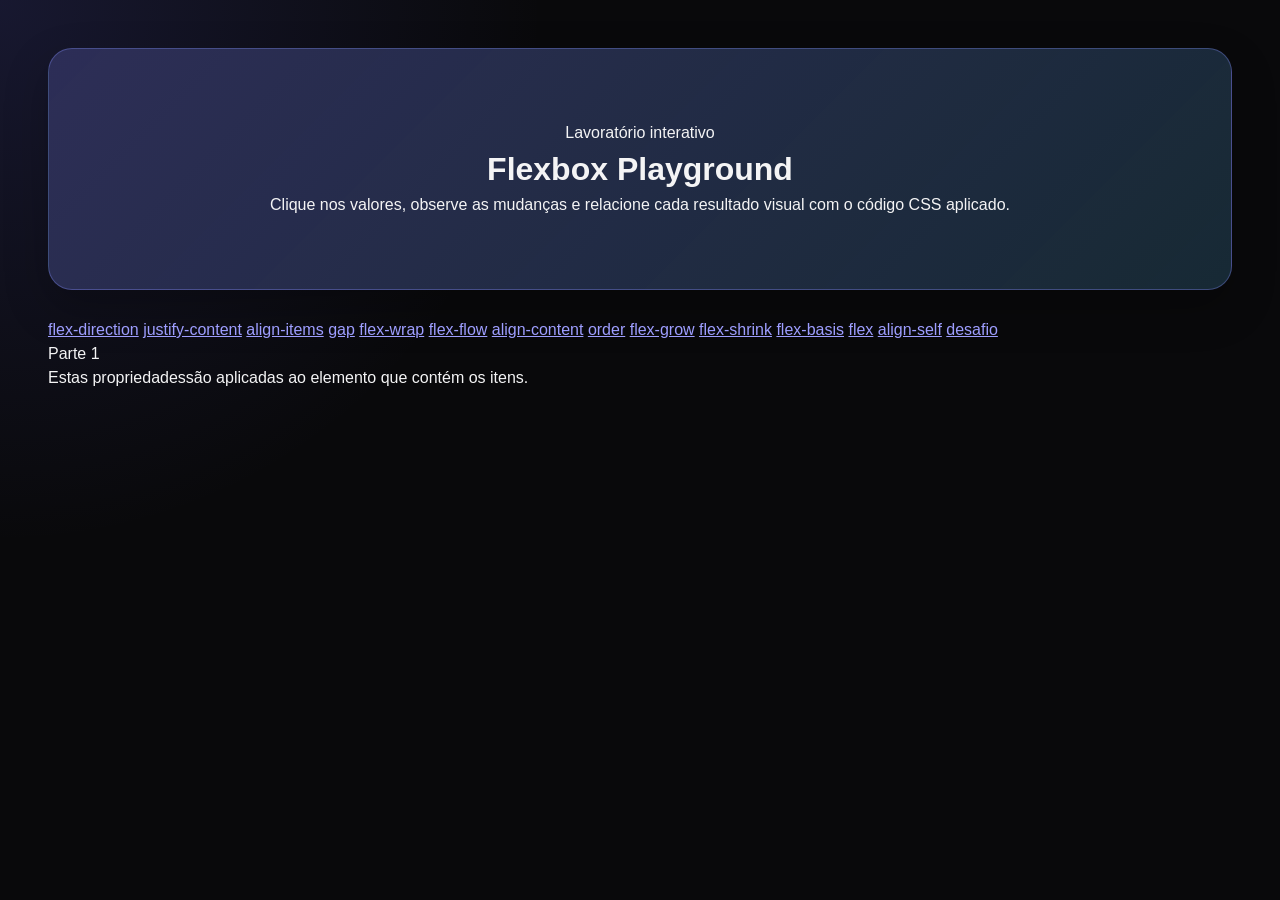
==== flexbox/index.html @ f5b7bc93 "v1.0.0 Created the project architecture, including:  - /js    - script.js - /style    - style.css in" ====
<!-- Define que o documento utiliza HTML5. Deve ser a primeira declaração do arquivo -->
<!DOCTYPE html>
<!-- A tag html envolve toda a página. lang="pt-BR" informa o idioma para navegadores e leitores de tela. -->
<html lang="pt-BR">
     <!-- O head guarda configurações e informações que não aparecem diretamente no conteúdo visual. -->
<head>
    <!-- Permite utilizar acentos, cedilha e outros caracteres especiais corretamente. -->
    <meta charset="UTF-8">
     <!-- Faz o layout respeitar a largura real de celulares, tablets e computadores. -->
    <meta name="viewport" content="width=device-width, initial-scale=1.0">
    <!-- Descrição usada por mecanismos de busca e no compartilhameno do link. -->
    <meta name="description" content="Laboratorio interativo para aprender e praticar as principais propriedades do css flexbox">
    <!-- Texto exibido na aba do navegador -->
    <title>Laboratorio Flexbox</title>
    <!-- Concecta o HTML ao arquivo CSS responsável pela aparência da página. --> 
    <link rel="stylesheet" href="style/style.css">
</head>

<!-- O body contém todo o conteúdo visível da página. -->
<body>
   
    <!-- ===================================================
         CABEÇALHO PRINCIPAL
         Apresenta o nome e a proposta do laboratório.
    =================================================== -->

    <header class="page-header">
    <!-- Pequeno rótulo visual acima do titulo principal. -->
     <span class="page-label">Lavoratório interativo</span>
        <h1>Flexbox Playground</h1>
        <p>
            Clique nos valores, observe as mudanças e relacione cada resultado visual com o código CSS aplicado.
        </p>
    </header>
    <!-- ===================================================
         NAVEGAÇÃO INTERNA
         Cada link aponta para o id de uma seção de página.
         aria-label descreve o menu para tecnologias assistivas.
    =================================================== -->


    <nav class="property-navigation" ariel-label="Navegação das propriedades do Flexbox">
        <a href="#flex=direction">flex-direction</a>
        <a href="#justify-content">justify-content</a>
        <a href="#align-items">align-items</a>
        <a href="#gap">gap</a>
        <a href="#flex-wrap">flex-wrap</a>
        <a href="#flex-flow">flex-flow</a>
        <a href="#align-content">align-content</a>
        <a href="#order">order</a>
        <a href="#flex-grow">flex-grow</a>
        <a href="#flex-shrink">flex-shrink</a>
        <a href="#flex-basis">flex-basis</a>
        <a href="#flex">flex</a>
        <a href="#align-self">align-self</a>
        <a href="#desafio">desafio</a>
    </nav>

    <!-- O main reúne o conteúdo principal do laboratório -->
<main>
        <!-- ===================================================
         PARTE 1 - PROPRIEDADES DO FLEX CONTAINER
         São aplicadas ao elemento pai, responsavel por organizar os itens.
    =================================================== -->
    <header class="group-header">
        <span>Parte 1</span>
        <p>Estas propriedadessão aplicadas ao elemento que contém os itens.</p>
    </header>
</main>

</body>
</html>
---- flexbox/style/style.css ----
/*===================================================
     Configurações gerais       
=================================================== */

:root {
    color-scheme: dark;
    --background: #09090b;
    --surface: #18181b;
    --surface-soft: #27272a;
    --surface-highlight: #3f3f46;
    --border: #52525b;
    --text: #f4f4f5;
    --text-muted: #d4d4d8;
    --primary: #6366f1;
    --primary-hover: #818cf8;
    --accent: #38bdf8;
    --success: #22c55e;
    --warning: #f59e0b;
    --danger: #ef4444;
    --item: #0ea5e9;
    --item-selected: #f97316;
    --radius-small: 8px;
    --radius-medium: 12px;
    --radius-large: 18px;
    --shadow: 0 18px 45px rgba(0, 0, 0, 0.24);
}

*{
    margin: 0;
    padding: 0;
    box-sizing: border-box;
}

html {
    scroll-behavior: smooth;
    scroll-padding-top: 100px;
}

body {
    min-height: 100vh;
    padding: clamp(16px, 4vw, 48px);
    color: var(--text);
    background:
        radial-gradient(circle at top left,
            rgba(99, 102, 241, 0.16), 
            transparent 34rem),
        var(--background);
    font-family: Inter, Arial, Helvetica, sans-serif;
    line-height: 1.5;
}
button,
a,
select {
    -webkit-tap-highlight-color: transparent;
}

button:focus-visible
a:focus-visible
select:focus-visible {
    outline: 3px solid #facc15;
    outline-offset: 3px;
}

/* ===========================================
   Configurações gerais
=========================================== */

.page-header {
    max-width: 1200px;
    margin: 0 auto 28px;
    padding: clamp(28px, 6vw, 72px);
    text-align: center;
    background: 
        linear-gradient(
            135deg, rgba(99, 102, 241, 0.28),
            rgba(14, 165, 233, 0.12)
        ),
        var(--surface);
    border: 1px solid rgba(129, 140, 248, 0.35);
    border-radius: 24px;
    box-shadow: var(--shadow);
}
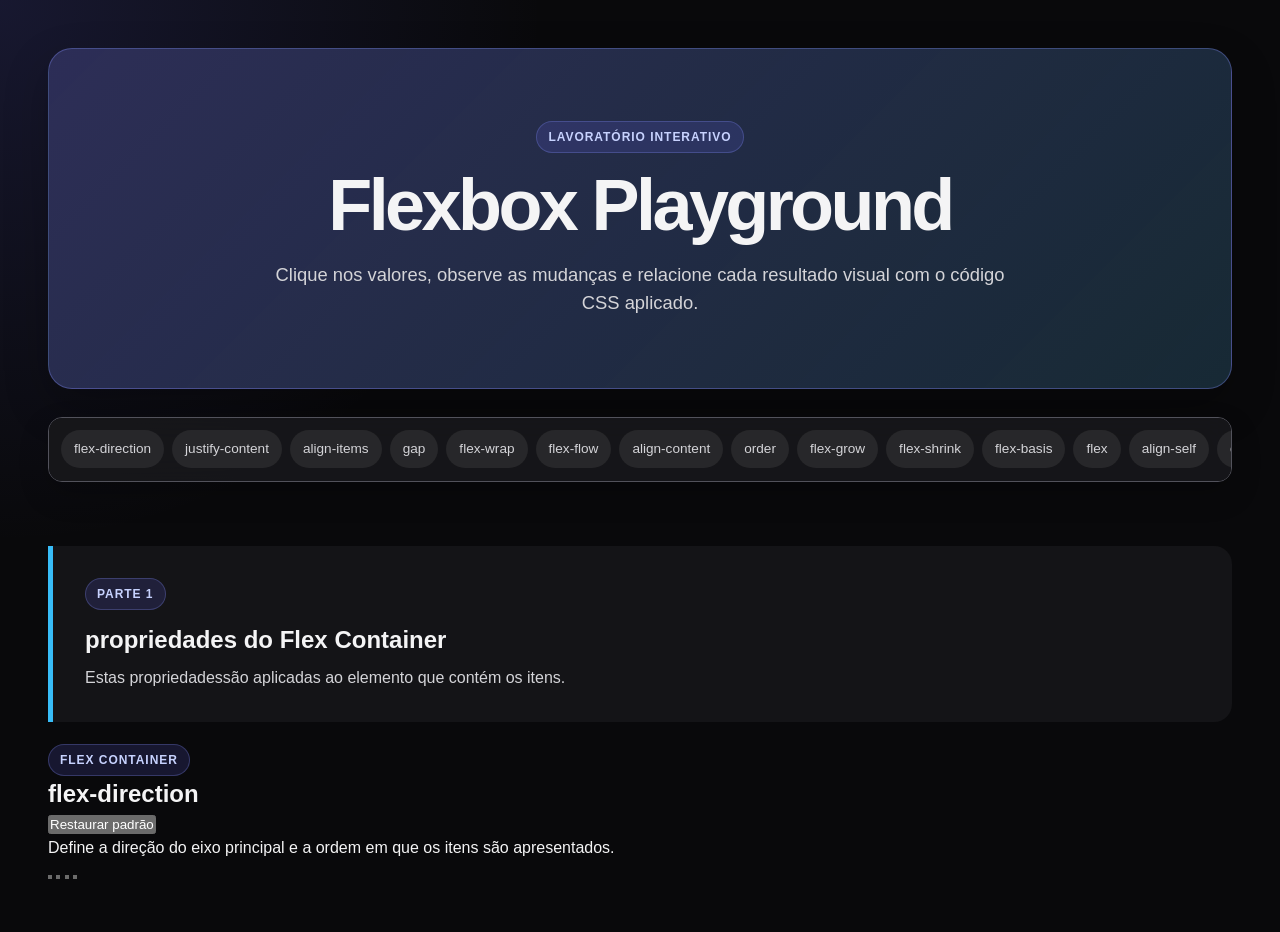
==== commit 0cfaa184: "V1.0.1 Updates to index.html:  1. Fixed bugs in the navigation menu. 2. Added styling to the `group-" ====
--- a/flexbox/index.html
+++ b/flexbox/index.html
@@ -64,9 +64,39 @@
     =================================================== -->
     <header class="group-header">
         <span>Parte 1</span>
+        <h2>propriedades do Flex Container</h2>
         <p>Estas propriedadessão aplicadas ao elemento que contém os itens.</p>
     </header>
+
+    <!-- ===================================================
+         SEÇÃO: flex-direction
+         Define a derição do eixo principal e a ordem inicial dos itens.
+         O id permite acessar esta seção pelo menu de navegação.
+    =================================================== -->    
+    <section>
+        <!-- Agrupa o titulo da propriedade e o botão que restaura o valor inicial. -->
+        <div class="demo-heading">
+            <div>
+                <span class="property-type">Flex Container</span>
+                <h2>flex-direction</h2>
+            </div>
+            <button type="button" class="reset-button" data-reset-section="direction">Restaurar padrão</button>
+         </div>
+ 
+         <p class="demo-introduction">
+            Define a direção do eixo principal e a ordem em que os itens são apresentados.
+         </p>
+ 
+         <!--
+            Grupo de botões com os valores da propriedade role="group" e aria-label ajudam leitores de tela data-* guarada o valor que será lido pelo JavaScript. aria-pressed informal qual botão está ativo.        
+         -->
+        <div class="buttons" role="group" aria aria-label="Valores de flex direction">
+           <button type="button" data-direction="row" aria aria-pressed="true"></button>
+           <button type="button" data-direction="row-reverse" aria aria-pressed="false"></button>
+           <button type="button" data-direction="" aria aria-pressed="false"></button>
+           <button type="button" data-direction="" aria aria-pressed="false"></button>
+        </div> 
+    </section>
 </main>
-
 </body>
 </html>
--- a/flexbox/style/style.css
+++ b/flexbox/style/style.css
@@ -62,7 +62,7 @@
 }
 
 /* ===========================================
-   Configurações gerais
+   Cabeçalho de navegação
 =========================================== */
 
 .page-header {
@@ -70,7 +70,7 @@
     margin: 0 auto 28px;
     padding: clamp(28px, 6vw, 72px);
     text-align: center;
-    background: 
+    background:
         linear-gradient(
             135deg, rgba(99, 102, 241, 0.28),
             rgba(14, 165, 233, 0.12)
@@ -79,4 +79,93 @@
     border: 1px solid rgba(129, 140, 248, 0.35);
     border-radius: 24px;
     box-shadow: var(--shadow);
+}
+ 
+.page-label,
+.property-type,
+.group-header span {
+    display: inline-flex;
+    align-items: center;
+    width: fit-content;
+    padding: 6px 11px;
+    color: #c7d2fe;
+    background-color: rgba(99, 102, 241, 0.16);
+    border: 1px solid rgba(129, 140, 248, 0.28);
+    border-radius: 999px;
+    font-size: 0.75rem;
+    font-weight: 700;
+    letter-spacing: 0.08em;
+    text-transform: uppercase;
+}
+ 
+.page-header h1 {
+    margin-top: 16px;
+    font-size: clamp(2rem, 7vw, 4.5rem);
+    line-height: 1;
+    letter-spacing: -0.05em;
+}
+ 
+.page-header p {
+    max-width: 760px;
+    margin: 20px auto 0;
+    color: var(--text-muted);
+    font-size: clamp(1rem, 2vw, 1.15rem); /*     1.15rem*/
+}
+ 
+.property-navigation {
+    position: sticky;
+    top: 12px;
+    z-index: 20;
+    display: flex;
+    gap: 8px;
+    flex-wrap: nowrap;
+    max-width: 1200px;
+    margin: 0 auto 36px;
+    padding: 12px;
+    overflow-x: auto;
+    background-color: rgba(24, 24, 27, 0.9);
+    border: 1px solid var(--border);
+    border-radius: 14px;
+    box-shadow: 0 12px 30px rgba(0, 0, 0, 0.2);
+    backdrop-filter: blur(14px);
+}
+
+.property-navigation a {
+    flex: 0 0 auto;
+    padding: 8px 12px;
+    color: var(--text-muted);
+    background-color: var(--surface-soft);
+    border: 1px solid  transparent;
+    border-radius: 999px;
+    text-decoration: none;
+    font-size: 0.85rem;
+    transition:  0.2s;
+}
+
+/* =============================================
+    Grupos e seções
+============================================== */
+ 
+main {
+    max-width: 1200px;
+    margin: 0 auto;
+}
+ 
+.group-header {
+    margin: 64px 0 22px;
+    padding: clamp(20px, 4vw, 32px);
+    background-color: rgba(24, 24, 27, 0.76);
+    border-left: 5px solid var(--accent);
+    border-radius: 0 var(--radius-large) var(--radius-large) 0;
+}
+ 
+.group-header h2 {
+    margin-top: 12px;
+    color: var(--text);
+    font-size: clamp(1.6rem, 4vw, 2,5rem);
+}
+ 
+.group-header p {
+    margin-top: 8px;
+    color: var(--text-muted);
 }
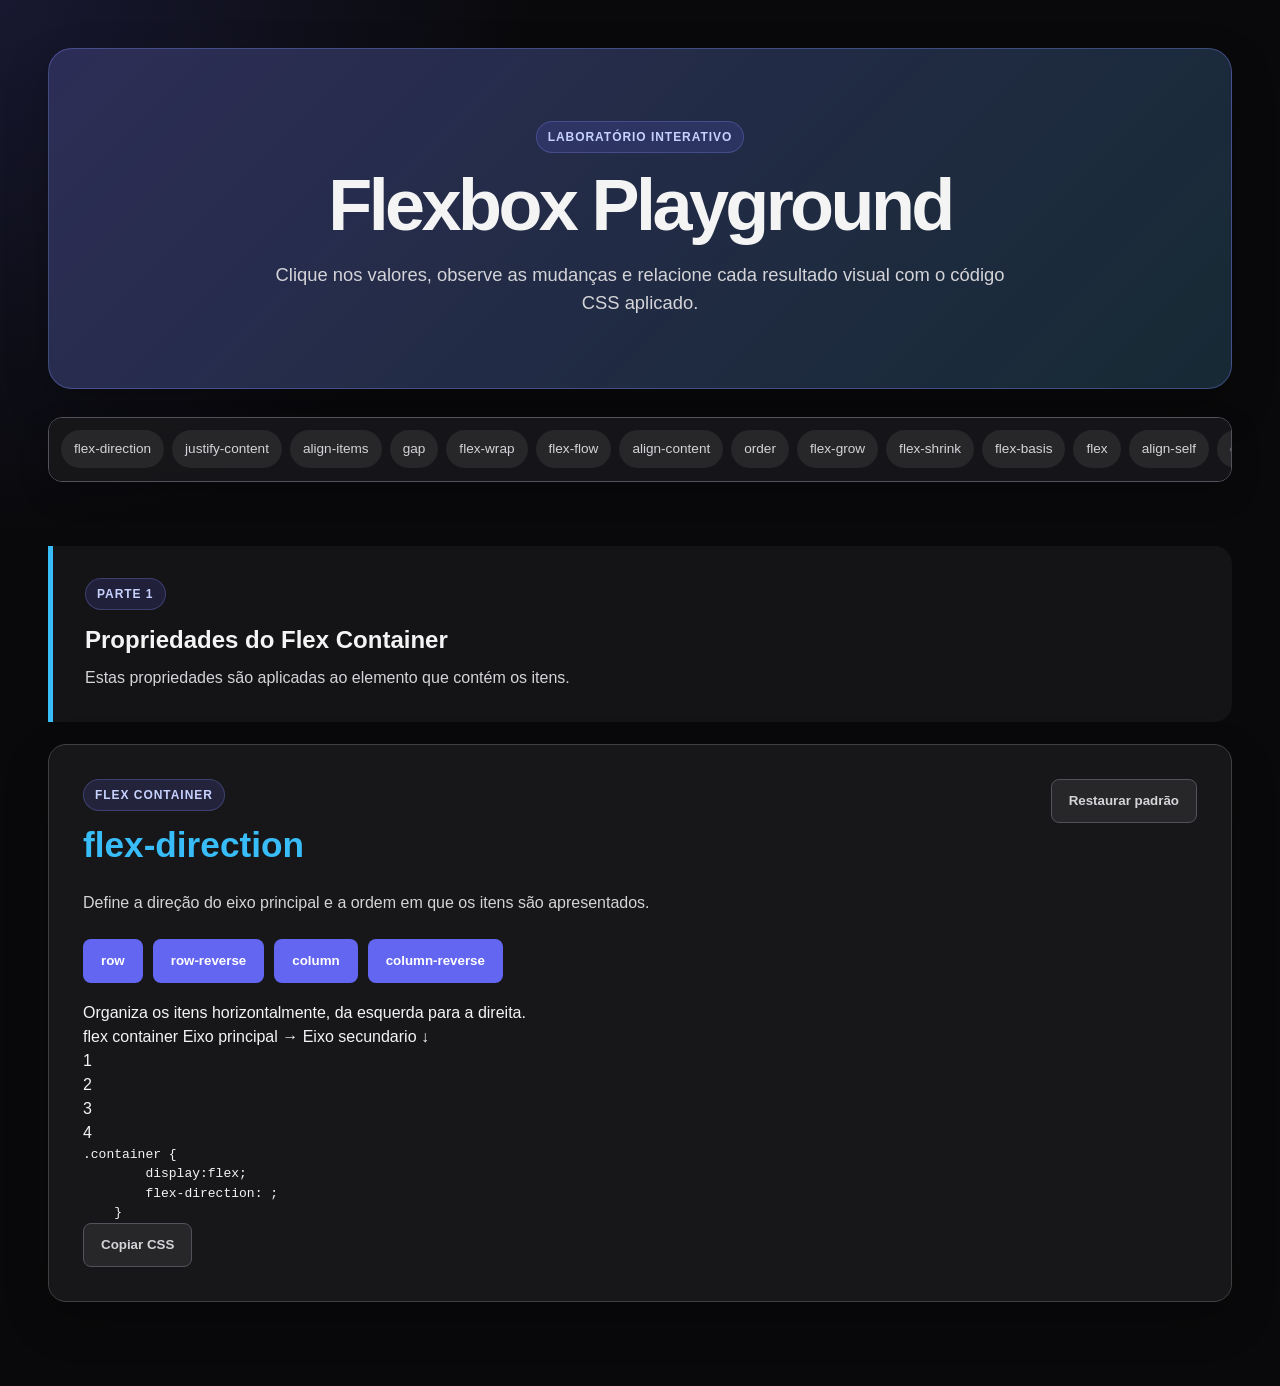
==== commit 228836d1: "v1.0.2 Update to index.html:  1. Added a custom description field (updated via JavaScript based on t" ====
--- a/flexbox/index.html
+++ b/flexbox/index.html
@@ -2,20 +2,21 @@
 <!DOCTYPE html>
 <!-- A tag html envolve toda a página. lang="pt-BR" informa o idioma para navegadores e leitores de tela. -->
 <html lang="pt-BR">
-     <!-- O head guarda configurações e informações que não aparecem diretamente no conteúdo visual. -->
+ 
+<!-- O head guarda configurações e informações que não aparecem diretamente no conteúdo visual. -->
 <head>
     <!-- Permite utilizar acentos, cedilha e outros caracteres especiais corretamente. -->
     <meta charset="UTF-8">
-     <!-- Faz o layout respeitar a largura real de celulares, tablets e computadores. -->
+    <!-- Faz o layout respeitar a largura real de celulares, tablets e computadores. -->
     <meta name="viewport" content="width=device-width, initial-scale=1.0">
-    <!-- Descrição usada por mecanismos de busca e no compartilhameno do link. -->
-    <meta name="description" content="Laboratorio interativo para aprender e praticar as principais propriedades do css flexbox">
+    <!-- Descrição usada por mecanismos de busca e no compartilhamento do link. -->
+    <meta name="description" content="Laboratório interativo para aprender e praticar as principais propriedades do CSS flexbox.">
     <!-- Texto exibido na aba do navegador -->
-    <title>Laboratorio Flexbox</title>
-    <!-- Concecta o HTML ao arquivo CSS responsável pela aparência da página. --> 
+    <title>Laboratório Flexbox</title>
+    <!-- Conecta o HTML ao arquivo CSS responsável pela aparência da página. -->
     <link rel="stylesheet" href="style/style.css">
 </head>
-
+ 
 <!-- O body contém todo o conteúdo visível da página. -->
 <body>
    
@@ -23,24 +24,25 @@
          CABEÇALHO PRINCIPAL
          Apresenta o nome e a proposta do laboratório.
     =================================================== -->
-
     <header class="page-header">
-    <!-- Pequeno rótulo visual acima do titulo principal. -->
-     <span class="page-label">Lavoratório interativo</span>
+        <!-- Pequeno rótulo visual acima do título principal. -->
+        <span class="page-label">Laboratório interativo</span>
+        <!-- h1 é o título principal e deve represetar o assunto da página. -->
         <h1>Flexbox Playground</h1>
         <p>
-            Clique nos valores, observe as mudanças e relacione cada resultado visual com o código CSS aplicado.
+            Clique nos valores, observe as mudanças e relacione cada resultado visual
+            com o código CSS aplicado.
         </p>
     </header>
+ 
     <!-- ===================================================
          NAVEGAÇÃO INTERNA
-         Cada link aponta para o id de uma seção de página.
+         Cada link aponta para o id de uma seção da página.
          aria-label descreve o menu para tecnologias assistivas.
     =================================================== -->
-
-
-    <nav class="property-navigation" ariel-label="Navegação das propriedades do Flexbox">
-        <a href="#flex=direction">flex-direction</a>
+ 
+    <nav class="property-navigation" aria-label="Navegação das propriedades do Flexbox">
+        <a href="#flex-direction">flex-direction</a>
         <a href="#justify-content">justify-content</a>
         <a href="#align-items">align-items</a>
         <a href="#gap">gap</a>
@@ -55,48 +57,92 @@
         <a href="#align-self">align-self</a>
         <a href="#desafio">desafio</a>
     </nav>
-
+ 
     <!-- O main reúne o conteúdo principal do laboratório -->
-<main>
+    <main>
         <!-- ===================================================
-         PARTE 1 - PROPRIEDADES DO FLEX CONTAINER
-         São aplicadas ao elemento pai, responsavel por organizar os itens.
-    =================================================== -->
-    <header class="group-header">
-        <span>Parte 1</span>
-        <h2>propriedades do Flex Container</h2>
-        <p>Estas propriedadessão aplicadas ao elemento que contém os itens.</p>
-    </header>
-
-    <!-- ===================================================
-         SEÇÃO: flex-direction
-         Define a derição do eixo principal e a ordem inicial dos itens.
-         O id permite acessar esta seção pelo menu de navegação.
-    =================================================== -->    
-    <section>
-        <!-- Agrupa o titulo da propriedade e o botão que restaura o valor inicial. -->
-        <div class="demo-heading">
-            <div>
-                <span class="property-type">Flex Container</span>
-                <h2>flex-direction</h2>
+             PARTE 1 — PROPRIEDADES DO FLEX CONTAINER
+             São aplicadas ao elemento pai, responsável por organizar os itens.
+        =================================================== -->
+        <header class="group-header">
+            <span>Parte 1</span>
+            <h2>Propriedades do Flex Container</h2>
+            <p>Estas propriedades são aplicadas ao elemento que contém os itens.</p>
+        </header>
+ 
+        <!-- ===================================================
+             SEÇÃO: flex-direction
+             Define a direção do eixo principal e a ordem inicial dos itens.
+             O id permite acessar esta seção pelo menu de navegação.
+        =================================================== -->
+        <section class="demo" id="flex-direction">
+            <!-- Agrupa o título da propriedade e o botão que restaura o valor inicial. -->
+            <div class="demo-heading">
+                <div>
+                    <span class="property-type">Flex Container</span>
+                    <h2>flex-direction</h2>
+                </div>
+                <button type="button" class="reset-button" data-reset-section="direction">Restaurar padrão</button>
             </div>
-            <button type="button" class="reset-button" data-reset-section="direction">Restaurar padrão</button>
-         </div>
  
-         <p class="demo-introduction">
-            Define a direção do eixo principal e a ordem em que os itens são apresentados.
-         </p>
+            <p class="demo-introduction">
+                Define a direção do eixo principal e a ordem em que os itens são apresentados.
+            </p>
  
-         <!--
-            Grupo de botões com os valores da propriedade role="group" e aria-label ajudam leitores de tela data-* guarada o valor que será lido pelo JavaScript. aria-pressed informal qual botão está ativo.        
-         -->
-        <div class="buttons" role="group" aria aria-label="Valores de flex direction">
-           <button type="button" data-direction="row" aria aria-pressed="true"></button>
-           <button type="button" data-direction="row-reverse" aria aria-pressed="false"></button>
-           <button type="button" data-direction="" aria aria-pressed="false"></button>
-           <button type="button" data-direction="" aria aria-pressed="false"></button>
-        </div> 
-    </section>
-</main>
+            <!--
+                Grupo de botões com os valores da propriedade.
+                role="group" e aria-label ajudam leitores de tela.
+                data-* guarda o valor que será lido pelo JavaScript.
+                aria-pressed informa qual botão está ativo.
+            -->
+            <div class="buttons" role="group" aria-label="Valores de flex-direction">
+                <button type="button" data-direction="row" aria-pressed="true">row</button>
+                <button type="button" data-direction="row-reverse" aria-pressed="false">row-reverse</button>
+                <button type="button" data-direction="column" aria-pressed="false">column</button>
+                <button type="button" data-direction="column-reverse" aria-pressed="false">column-reverse</button>
+            </div>
+            <!--
+                Descrição atualizada pelo JavaScript conforme o botão escolhido.
+                aria-live="polite" permite anunciar a mudança para leitores de tela.
+                -->
+ 
+                <p class="property-descripition direction-descript" aria-live="polite">
+                    Organiza os itens horizontalmente, da esquerda para a direita.
+                </p>
+ 
+                <!--
+                Área visual da demontração.
+                A classe container recebe display:flex no CSS.
+                A segunda classe identifica a propriedade demonstrada.
+                -->
+                <div class="container direction-container" id="direction-container">
+                    <span class="container-label">flex container</span>
+                    <!-- Indicadores dos eixos; o JavaScript atualiza as setas nesta seção-->
+                    <span class="axis axis-main direction-main-axis">Eixo principal →</span>
+                    <span class="axis axis-cross direction-cross-axis">Eixo secundario ↓</span>
+                    <!-- Cada elemento .item é um flex Item. Os números facilitam observar ordem e posição -->
+                     <div><span class="item">1</span></div>
+                     <div><span class="item">2</span></div>
+                     <div><span class="item">3</span></div>
+                     <div><span class="item">4</span></div>
+                </div>
+ 
+                <!--
+                Mostra o CSS correspondente ao valor selecionado.
+                pre preserva espaços e quebras de linha; code identiica código-fonte.
+                O botão usa data-copy-property e data-copy-target para copiar o resultado
+                -->
+                <div class="code-wrapper">
+                    <pre class="code"></code>.container {
+        display:flex;
+        flex-direction: <strong class="direction-value" aria-live="polite"></strong>;
+    }</code></pre>
+                    <button type="button" class="copy-button" data-copy-property="flex-direction"
+                        data-copy-target=",direction-value">Copiar CSS</button>
+                </div>
+            </section>
+ 
+        </main>
+ 
 </body>
-</html>
+</html>
--- a/flexbox/style/style.css
+++ b/flexbox/style/style.css
@@ -168,4 +168,173 @@
 .group-header p {
     margin-top: 8px;
     color: var(--text-muted);
-}+}
+
+/* =============================================
+    CARD DE DEMONSTRAÇÃO
+
+    Cada propriedade é apresentada dentro de um card separado
+
+    overflow: hidden impede que elementos ultrapassem as bordas.
+============================================== */
+
+.demo {
+    margin-bottom: 36px;
+    padding: clamp(20px, 4vw, 34px);
+    overflow: hidden;
+    background-color: rgba(24, 24, 27, 0.92);
+    border: 1px solid var(--surface-highlight);
+    border-radius: var(--radius-large);
+    box-shadow: var(--shadow);
+}
+ 
+/* ========================================================
+    CABEÇALHO INTERNO DA DEMONSTRAÇÃO
+ 
+    Utiliza Flexbox para separar o título da propriedade e
+    o botão de restauração.
+=========================================================== */
+ 
+.demo-heading {
+    display: flex;
+    align-items: flex-start;
+    justify-content: space-between;
+    gap: 20px;
+}
+ 
+.demo-heading h2 {
+    margin-top: 8px;
+    color: var(--accent);
+    font-size: clamp(1.55rem, 4vw, 2.2rem);
+}
+ 
+.item-property {
+    color: #fed7aa;
+    background-color: rgba(249, 115, 22, 0.14);
+    border-color: rgba(249, 115, 22, 0.3);
+}
+ 
+.challenge-label {
+    color: #bbf7d0;
+    background-color: rgba(34, 197, 94, 0.14);
+    border-color: rgba(34, 197, 94, 0.3);
+}
+ 
+.demo-introduction {
+    max-width: 850px;
+    margin: 18px 0 22px;
+    color: var(--text-muted);
+    line-height: 1.7;
+}
+ 
+.demo-introduction strong {
+    color: white;
+}
+ 
+/* ===========================================================
+    DESCRIÇÃO DINÂMICA
+ 
+    Este texto será atualizado pelo JavaScript quando o aluno
+    selecionar outro valor da propriedade
+=========================================================== */
+ 
+.property-description {
+    min-height: 52px;
+    margin: 0 0 18px;
+    padding: 12px 16px;
+    color: #e0f2fe;
+    background-color: rgba(14, 165, 233, 0.09);
+    border-left: 4px solid var(--accent);
+    border-radius: 0 var(--radius-small) var(--radius-small);
+}
+
+/* ===========================================================
+    BOTÕES E CONTROLES
+=========================================================== */
+
+/* Organiza os botões em linha e permite quebra automática. */
+
+.buttons {
+    display: flex;
+    gap: 10px;
+    flex-shrink: wrap;
+    margin-bottom: 18px;
+}
+
+/* ===========================================================
+    BOTÃO PADRÃO
+
+    min-height: 44px cria uma área confortável para clique
+    também em dispositivos com tela sensivel ao toque.
+=========================================================== */
+
+button {
+    min-height: 44px;
+    padding: 10px 17px;
+    color: white;
+    background-color: var(--primary);
+    border: 1px solid transparent;
+    border-radius: var(--radius-small);
+    cursor: pointer;
+    font-weight: 700;
+    transition:
+        transform 0.2s,
+        background-color 0.2s,
+        border-color 0.2s,
+        box-shadow 0.2s;
+}
+
+button:hover {
+    background-color: var(--primary-hover);
+    transform: translateY(-1px);
+}
+
+/* ===========================================================
+    BOTÕES ATIVO
+
+    A classe active é controlada pelo JavaScript e mostra qual Valor
+    CSS está selecionda.
+=========================================================== */
+
+button.active {
+    color: #052e16;
+    background-color: var(--success);
+    border-color: #86efac;
+    box-shadow: 0 0 0 4px rgba(34, 197, 94, 0.14);
+}
+
+.reset-button,
+.copy-button {
+    color: var(--text-muted);
+    background-color: var(--surface-soft);
+    border-color: var(--border);
+    font-weight: 600;
+}
+
+.reset-button:hover
+.copy-button:hover {
+    color: white;
+    background-color: var(--surface-highlight);
+}
+
+/*
+    Esta clasee é adicionada temporariamente pelo JavaScript após o código CSS ser copiado.
+*/
+
+.copy-button.copy-success {
+    color: #052e16;
+    background-color: var(--sucess);
+    border-color: #86efac;
+}
+
+.compact-buttons {
+    margin-bottom: 0;
+}
+
+/* ===========================================================
+    CONTROLE DE DEMONSTRAÇÃO Flex-shrink.
+
+    flex-shrink só é percebido quando falta espaço.
+
+    por isso área permite alterar a largura do container.
+=========================================================== */
